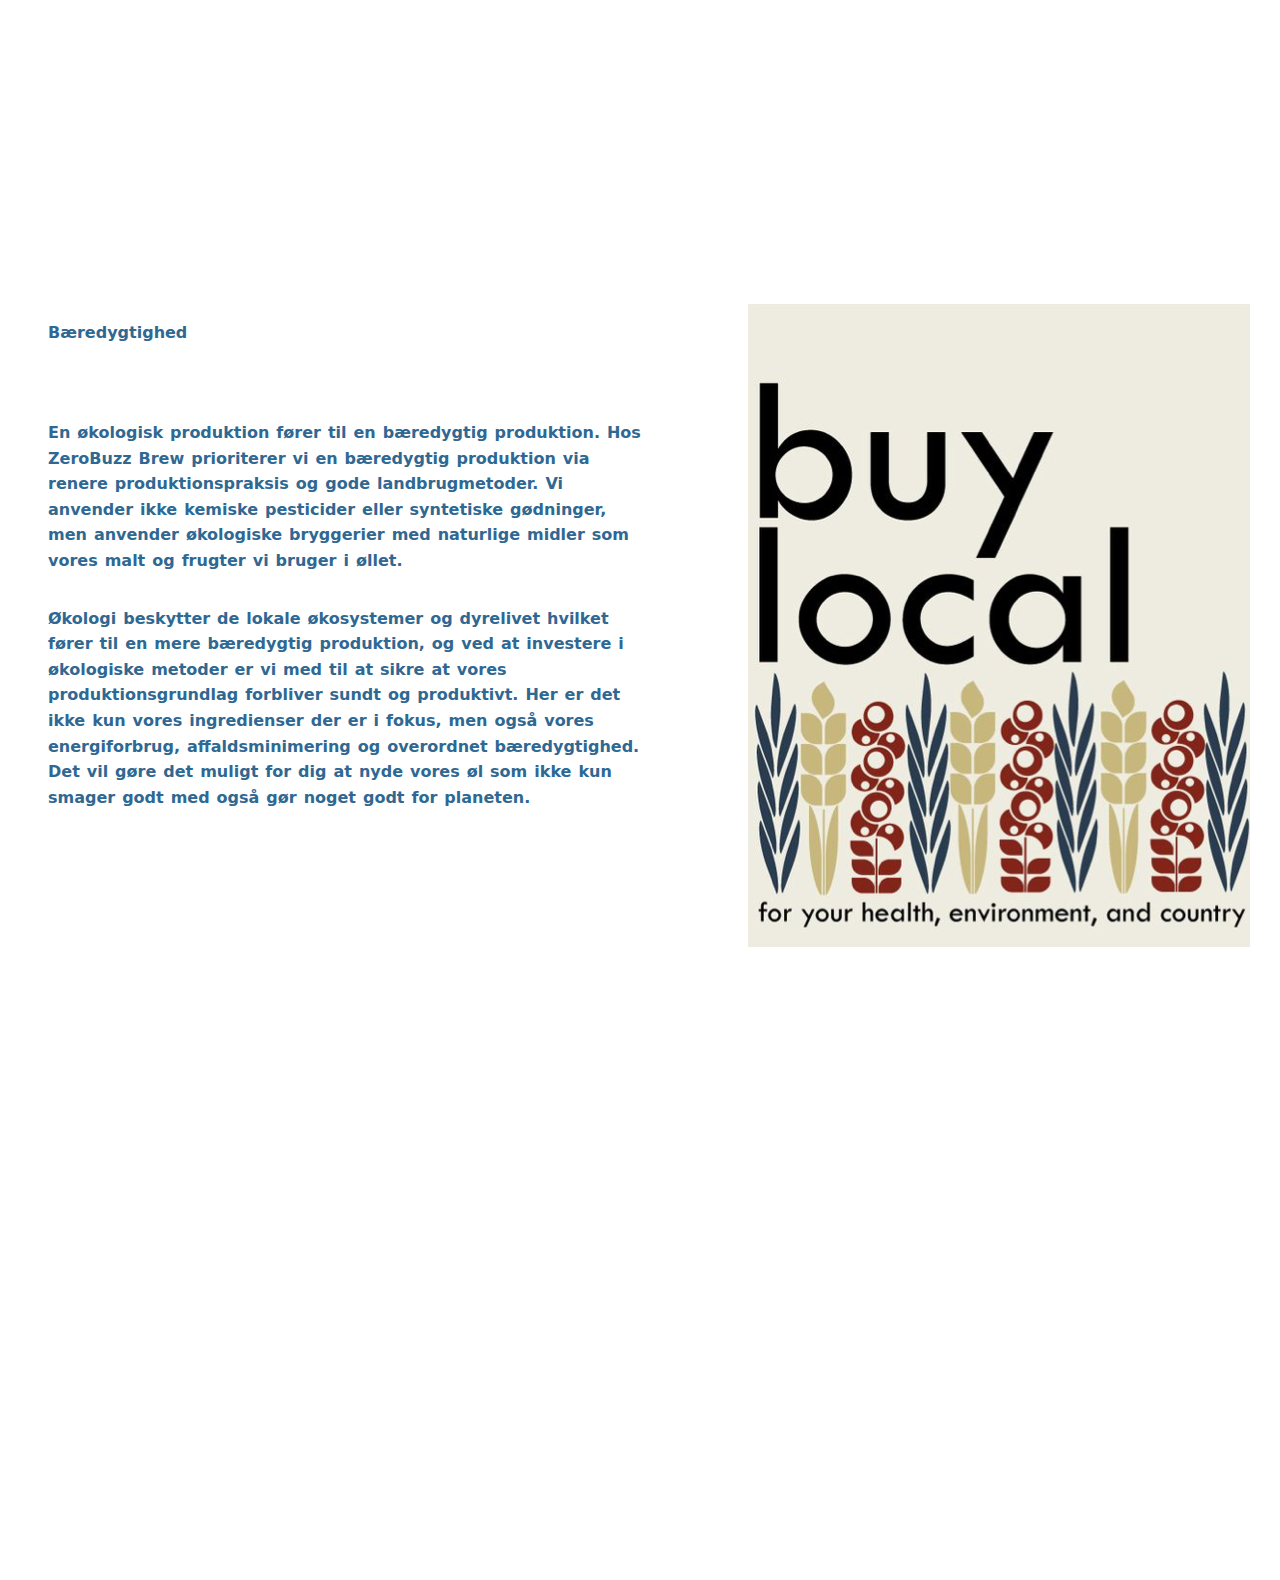
==== baeredygtighed.html @ 681a172f "undersider" ====
<!DOCTYPE html>
<html lang="da">
<head>
    <meta charset="UTF-8">
    <meta name="viewport" content="width=device-width, initial-scale=1.0">
    <title>Document</title>
    <link rel="stylesheet" href="css/style.css">
    <link rel="stylesheet" href="css/baeredygtighed.css">
</head>
<body>

    <!-- Jeg sætter elementerne ind i sectioner og giver dem en class, for at kunne flytte rundt på dem med display grid -->
    <!-- Her er overskriften -->
    <section class="container">
        <article class="item item-1">
            <figure class="content">
                <p>Bæredygtighed</p>
            </figure>
        </article>
        <!-- Her er brødteksten -->
        <section class="container">
            <article class="item item-2">
                <figure class="content">
                    <p>En økologisk produktion fører til en bæredygtig produktion. Hos ZeroBuzz Brew prioriterer vi en bæredygtig produktion via renere produktionspraksis og gode landbrugmetoder. Vi anvender ikke kemiske pesticider eller syntetiske gødninger, men anvender økologiske bryggerier med naturlige midler som vores malt og frugter vi bruger i øllet.</p>
                    <p>Økologi beskytter de lokale økosystemer og dyrelivet hvilket fører til en mere bæredygtig produktion, og ved at investere i økologiske metoder er vi med til at sikre at vores produktionsgrundlag forbliver sundt og produktivt. Her er det ikke kun vores ingredienser der er i fokus, men også vores energiforbrug, affaldsminimering og overordnet bæredygtighed. Det vil gøre det muligt for dig at nyde vores øl som ikke kun smager godt med også gør noget godt for planeten.</p>
                </figure>
            </article>
            <!-- Her er billedet -->
            <section class="container">
                <article class="item item-3">
                    <figure class="content">
                        <img src="img/buy-local.png" alt="">
                    </figure>
                </article>
</body>
</html>
---- css/style.css ----
/* Her styler jeg header navbar */
header {
    background-color: white;
    display: flex;
    justify-content: space-between;
    align-items: center;
    width: 100%;
    border-bottom: 1px solid #2F6892;
    justify-content: flex-end;
}

.logo {
    width: 70px;
    height: 70px;
    display: flex;
    justify-content: flex-start;

}

header ul li {
    display: inline-block;
    list-style: none;
    margin: 0 30px;
}

header ul li :last-child {
    margin-right: 0;
}

header ul li a {
    text-decoration: none;
    color: #2F6892;
    padding: 22px 0;
    display: inline-block;
    transition: all ease 0.3s;
    font-size: 20px;
    font-family: system-ui, -apple-system, BlinkMacSystemFont, 'Segoe UI', Roboto, Oxygen, Ubuntu, Cantarell, 'Open Sans', 'Helvetica Neue', sans-serif;
}
/* her sætter jeg farve ind når musen går over de enkelte */
header ul li a:hover {
    color: #F6BE67;
}

/* Styling af submenupunkter */

header ul .submenu {
    position: absolute;
    width: 200px;
    background-color: white;
    display: none;
   
    margin-top: -50px;
    opacity: 0;
    z-index: -999;
    transition: all ease 0.5s;
}
/* Hvor dropdown er i forhold til navbar */
header ul li:hover .submenu {
    z-index: 99;
    opacity: 1;
    margin-top: 0;
    display: block;
}

header ul .submenu li {
    margin: 0;
    width: 100%;
}
 /* styling af submenu dropdown */
header ul .submenu li a {
    padding: 15px 20px;
    display: inline-block;
    width: 100%;
}



/* her styler jeg navbar til mobil */


.sidebar {
    position: fixed;
    top: 0;
    right: 0;
    height: 100vh;
    width: 200px;
    z-index: 999;
    background-color: white;
    box-shadow: #F6BE67;
    display: flex;
    flex-direction: column;
    align-items: flex-start;
    justify-content: flex-start;
}

.sidebar li {
    width: 100%;
}

.sidebar a {
    width: 100%;
}

.menu-button {
    display: none;
}

@media(max-width:800px) {
    .hideOnMobile{
        display: none;
    }
    .menu-button {
        display: block;
    }

    .sidebar ul li:hover .submenu {
        display: block;
    }
}

@media(max-width: 700px) {
    .sidebar{
        width: 100%;
    }
}





/* Her styler jeg forsiden med grid */

body {
    margin: 2em 0 0 0;
    padding: 0;
    line-height: 1.6;
    word-spacing: 1.4px;
    color: #2F6892;
    background-color: var(--clr-light);
    font-family: system-ui, -apple-system, BlinkMacSystemFont, 'Segoe UI', Roboto, Oxygen, Ubuntu, Cantarell, 'Open Sans', 'Helvetica Neue', sans-serif;
 }

 .container-forside {
    display: grid;
    grid-template-rows: repeat(30,100px);
    grid-template-columns: repeat(30,100px);
    width: 100%;
    margin: 0 auto;
    border: 10px solid var(--clr-dark);
 }

 .item {
    padding: 0.5rem;
    background-color: white;
    font-weight: 700;
    color: #2F6892;
    display: grid;
    place-items: center;
 }

 /* her styler jeg afstanden mellem gridelementerne  */
 .content-forside {
    display: grid;
    grid-template-rows: auto auto; 
    justify-items: center; 
}
 /* her styler jeg knappen under billederne */
 .orange-button-forside {
        padding: 10px 65px;
        background-color: #F6BE67;
        color: #2F6892;
        text-align: center;
        text-decoration: none;
        border: none;
        border-radius: 5px;
        cursor: pointer;
        transition: background-color 0.3s;
    }
    /* dette er knappen */
    .orange-button:hover {
        background-color: #F6BE67;
        color: #2F6892;
       
    }
 /* her fjerner jeg understregen i linket */
    .item a {
     text-decoration: none;
    }


/* her styler jeg grid elementerne */
.item.item-1-forside {
    grid-area: 2/1/2/1;
 }

 .item.item-2-forside {
    grid-area: 10/8/10/1;
 }

 .item.item-3-forside {
    grid-area: 2/8/2/8;
 }

 .item.item-4-forside {
    grid-area: 10/8/10/8;
 }

 .item.item-5-forside {
    grid-area: 12/15/12/8;
 }
---- css/baeredygtighed.css ----
body {
    margin: 5em 0 0 0;
    padding: 0;
    line-height: 1.6;
    word-spacing: 1.4px;
    color: #2F6892;
    background-color: var(--clr-light);
 }

 .container {
    display: grid;
    grid-template-rows: repeat(15,100px);
    grid-template-columns: repeat(15,100px);
    width: 100%;
    margin: 0 auto;
    border: 10px solid var(--clr-dark);
 }

 .item {
    padding: 0.5rem;
    background-color: white;
    font-weight: 700;
    color: #2F6892;
    display: grid;
    place-items: center;
 }

 /* her styler jeg afstanden mellem gridelementerne  */
 .content {
    display: grid;
    grid-template-rows: auto auto; 
    justify-items: center; 
}

/* her styler jeg grid elementerne */
.item.item-1 {
    grid-area: 4/3/3/1;
 }

 .item.item-2 {
    grid-area: 4/8/4/1;
 }

 .item.item-3 {
    grid-area: 3/9/8/8;
 }



 /* her styler jeg til mobilskærm */
 @media(max-width:800px) {

    .container {
        display: grid;
        grid-template-rows: repeat(60,50px);
        grid-template-columns: repeat(60,50px);
        width: 100%;
        margin: 0 auto;
        border: 10px solid var(--clr-dark);
        }

        .item.item-1 {
            grid-area: 4/3/3/1;
         }
        
         .item.item-2 {
            grid-area: 5/12/5/1;
         }
        
         .item.item-3 {
            grid-area: 14/1/14/8;
         }
        
     }
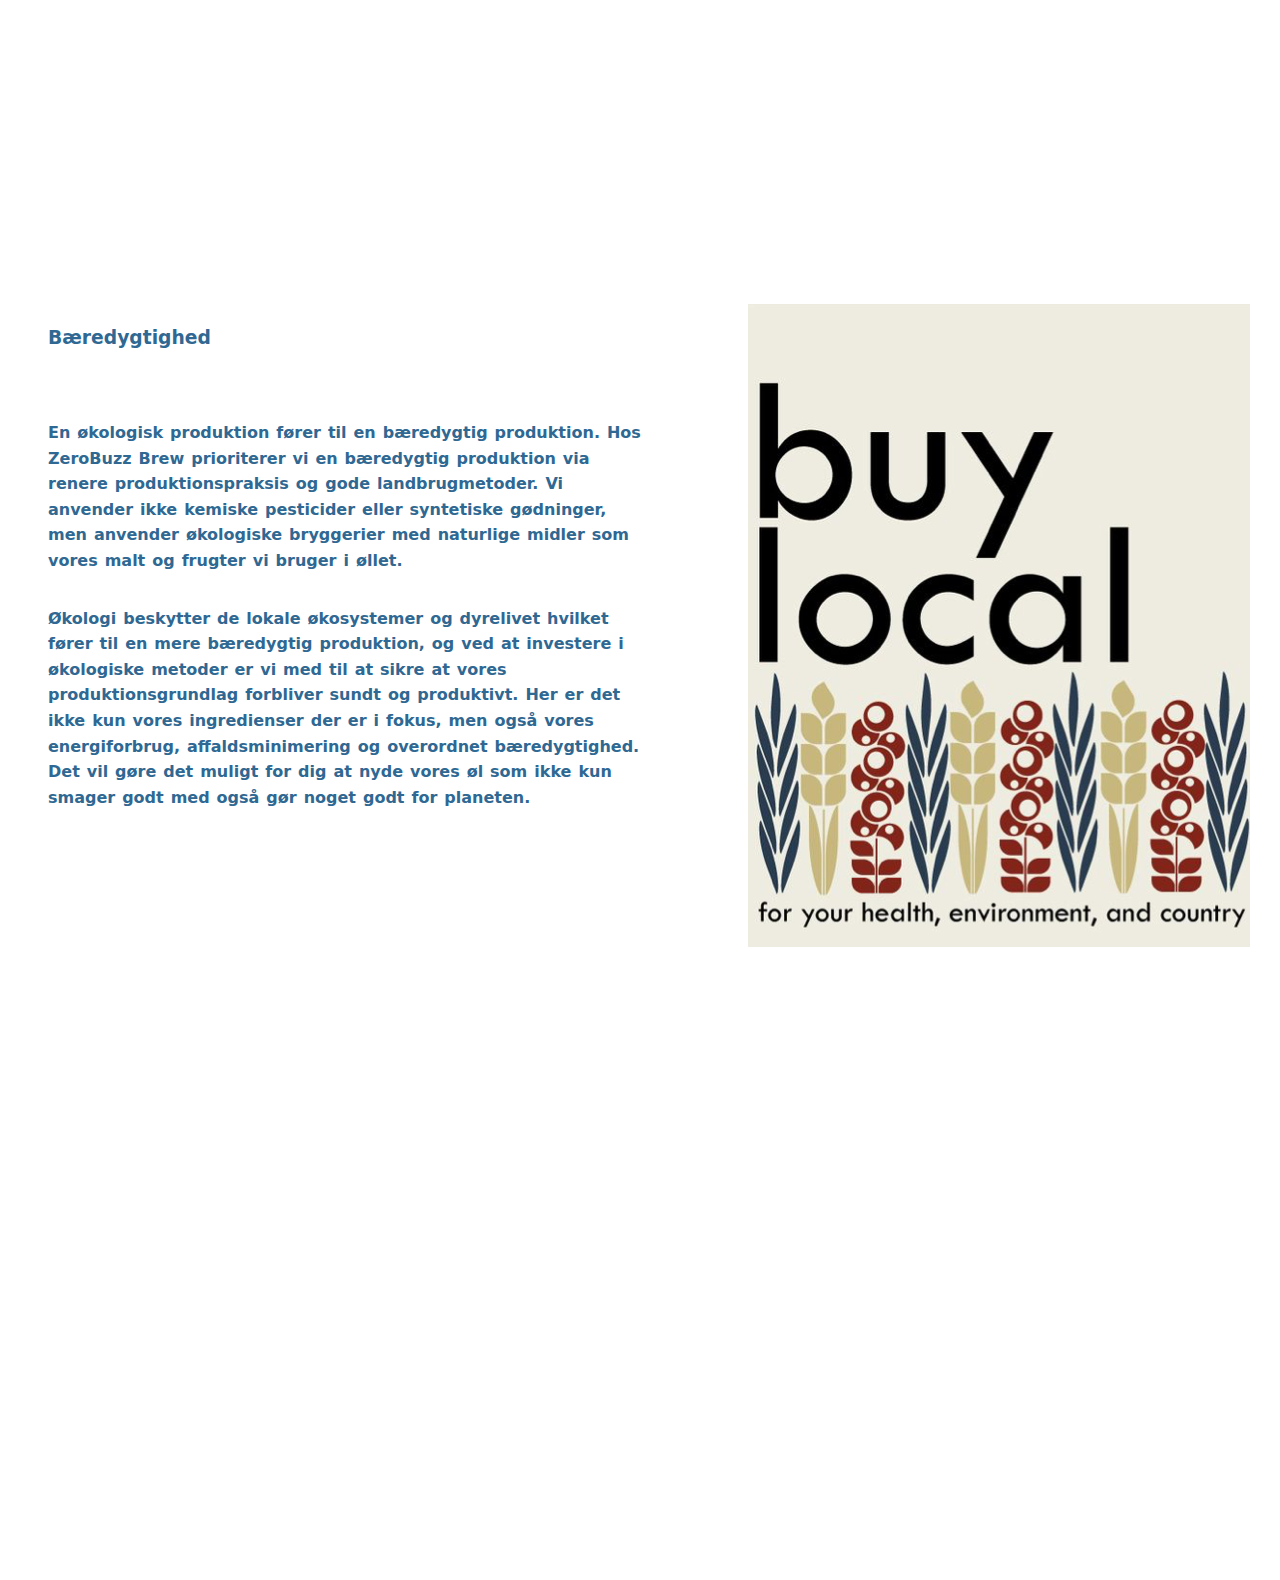
==== commit 9055b3a5: "update med h3, bedre semantiske tags" ====
--- a/baeredygtighed.html
+++ b/baeredygtighed.html
@@ -14,7 +14,7 @@
     <section class="container">
         <article class="item item-1">
             <figure class="content">
-                <p>Bæredygtighed</p>
+                <h3>Bæredygtighed</h3>
             </figure>
         </article>
         <!-- Her er brødteksten -->
--- a/css/style.css
+++ b/css/style.css
@@ -4,59 +4,108 @@
 header {
     background-color: white;
     display: flex;
-    justify-content: space-between;
     align-items: center;
     width: 100%;
     border-bottom: 1px solid #2F6892;
     justify-content: flex-end;
-}
-
+    position: fixed; 
+    top: 0; 
+    left: 0; 
+    z-index: 1000;
+    height: 120px;
+    padding: 0 20px;
+}
+
+/* størrelsen på navbar */
+main {
+    margin-top: 100px;
+}
+
+/* Her styler jeg placering af logo */
+nav {
+    display: flex; /* Gør nav til flex container */
+    align-items: center; /* Juster elementer vertikalt */
+    width: 100%; /* Fyld den resterende plads */
+}
+
+/* Her styler jeg logoet i navbar */
 .logo {
-    width: 70px;
-    height: 70px;
+    width: 100px;
+    height: 100px;
     display: flex;
     justify-content: flex-start;
-
-}
-
-header ul li {
-    display: inline-block;
+}
+
+
+/* her sætter jeg farve ind når musen går over de enkelte */
+header ul li a:hover {
+    color: #F6BE67;
+}
+
+/* 
+header ul .submenu li {
+    margin: 0;
+    width: 100%;
+}
+ */
+ 
+
+ /* styling af submenu dropdown
+header ul .submenu li a {
+    padding: 20px 20px;
+    display: inline-block;
+    width: 100%;
+}
+ */
+
+ /* Sryling af placering på menupunkterne til venstre */
+nav ul {
+    display: flex; 
     list-style: none;
-    margin: 0 30px;
-}
-
-header ul li :last-child {
-    margin-right: 0;
-}
-
+    margin-left: auto; /* Skub ul til højre */
+    padding: 10px;
+    margin-right: 30px;
+}
+
+/* Menupunkterne styles så de er korrekte i udseende ud fra mock up */
 header ul li a {
     text-decoration: none;
     color: #2F6892;
     padding: 22px 0;
     display: inline-block;
     transition: all ease 0.3s;
-    font-size: 20px;
+    font-size: 18px;
     font-family: system-ui, -apple-system, BlinkMacSystemFont, 'Segoe UI', Roboto, Oxygen, Ubuntu, Cantarell, 'Open Sans', 'Helvetica Neue', sans-serif;
 }
-/* her sætter jeg farve ind når musen går over de enkelte */
-header ul li a:hover {
-    color: #F6BE67;
-}
-
-/* Styling af submenupunkter */
-
+
+/* Styling af submenupunkter, de forsvinder når musen ikke er over og de står rigtigt */
 header ul .submenu {
     position: absolute;
     width: 200px;
     background-color: white;
     display: none;
-   
     margin-top: -50px;
     opacity: 0;
     z-index: -999;
     transition: all ease 0.5s;
 }
-/* Hvor dropdown er i forhold til navbar */
+
+/* Placering af li i submenu, de sidder ude i siden */
+nav ul .submenu li {
+    margin: 0;
+    width: 100%;
+}
+
+/* styling af submenu dropdown mellemrum mellem submenupunkterne */
+nav ul .submenu li a {
+    padding: 10px 10px;
+    display: inline-block;
+    width: 100%;
+    font-size: 18px;
+}
+
+
+/* Dropdown i submenu */
 header ul li:hover .submenu {
     z-index: 99;
     opacity: 1;
@@ -64,22 +113,13 @@
     display: block;
 }
 
-header ul .submenu li {
-    margin: 0;
-    width: 100%;
-}
- /* styling af submenu dropdown */
-header ul .submenu li a {
-    padding: 15px 20px;
-    display: inline-block;
-    width: 100%;
-}
-
+/* Fjerner burgermenu fra stor skærm */
+.menu-button {
+    display: none;
+}
 
 
 /* her styler jeg navbar til mobil */
-
-
 .sidebar {
     position: fixed;
     top: 0;
@@ -103,9 +143,14 @@
     width: 100%;
 }
 
-.menu-button {
-    display: none;
-}
+/* Her styler jeg submenupunkterne til mobilskærm så de ikke er i punktform og placeringen af dem i navbaren på mobilen*/
+header ul li {
+    display: inline-block;
+    list-style: none; /*  Fjerner punktform*/
+    margin: 0px 50px; 
+    padding-top: 20px; /* Giver plads til menupunkterne fra krydset*/
+}
+
 
 @media(max-width:800px) {
     .hideOnMobile{
@@ -118,13 +163,13 @@
     .sidebar ul li:hover .submenu {
         display: block;
     }
-}
-
-@media(max-width: 700px) {
     .sidebar{
         width: 100%;
-    }
-}
+        margin-top: 0;
+        padding: 20px;
+    }
+}
+
 
 
 
@@ -144,7 +189,7 @@
 
  .container-forside {
     display: grid;
-    grid-template-rows: repeat(30,100px);
+    grid-template-rows: repeat(14,100px);
     grid-template-columns: repeat(30,100px);
     width: 100%;
     margin: 0 auto;
@@ -190,7 +235,7 @@
     }
 
 
-/* her styler jeg grid elementerne */
+/* Her styler jeg grid elementerne */
 .item.item-1-forside {
     grid-area: 2/1/2/1;
  }
@@ -211,13 +256,43 @@
     grid-area: 12/15/12/8;
  }
 
-
-
-
-
-
-
-
-
-
-
+/* Her stylee jeg grid elementerne til mobilskærm */
+ @media(max-width:800px) {
+
+    .container-forside {
+        display: grid;
+        grid-template-rows: repeat(20,100px);
+        grid-template-columns: repeat(30,100px);
+        width: 100%;
+        margin: 0 auto;
+        border: 10px solid var(--clr-dark);
+     }
+
+    .item.item-1-forside {
+        grid-area: 2/1/2/1;
+     }
+    
+     .item.item-2-forside {
+        grid-area: 10/8/10/1;
+     }
+    
+     .item.item-3-forside {
+        grid-area: 13/1/13/1;
+     }
+    
+     .item.item-4-forside {
+        grid-area: 21/1/21/1;
+     }
+    
+     .item.item-5-forside {
+        grid-area: 23/1/23/8;
+     }
+ }
+
+
+
+
+
+
+
+
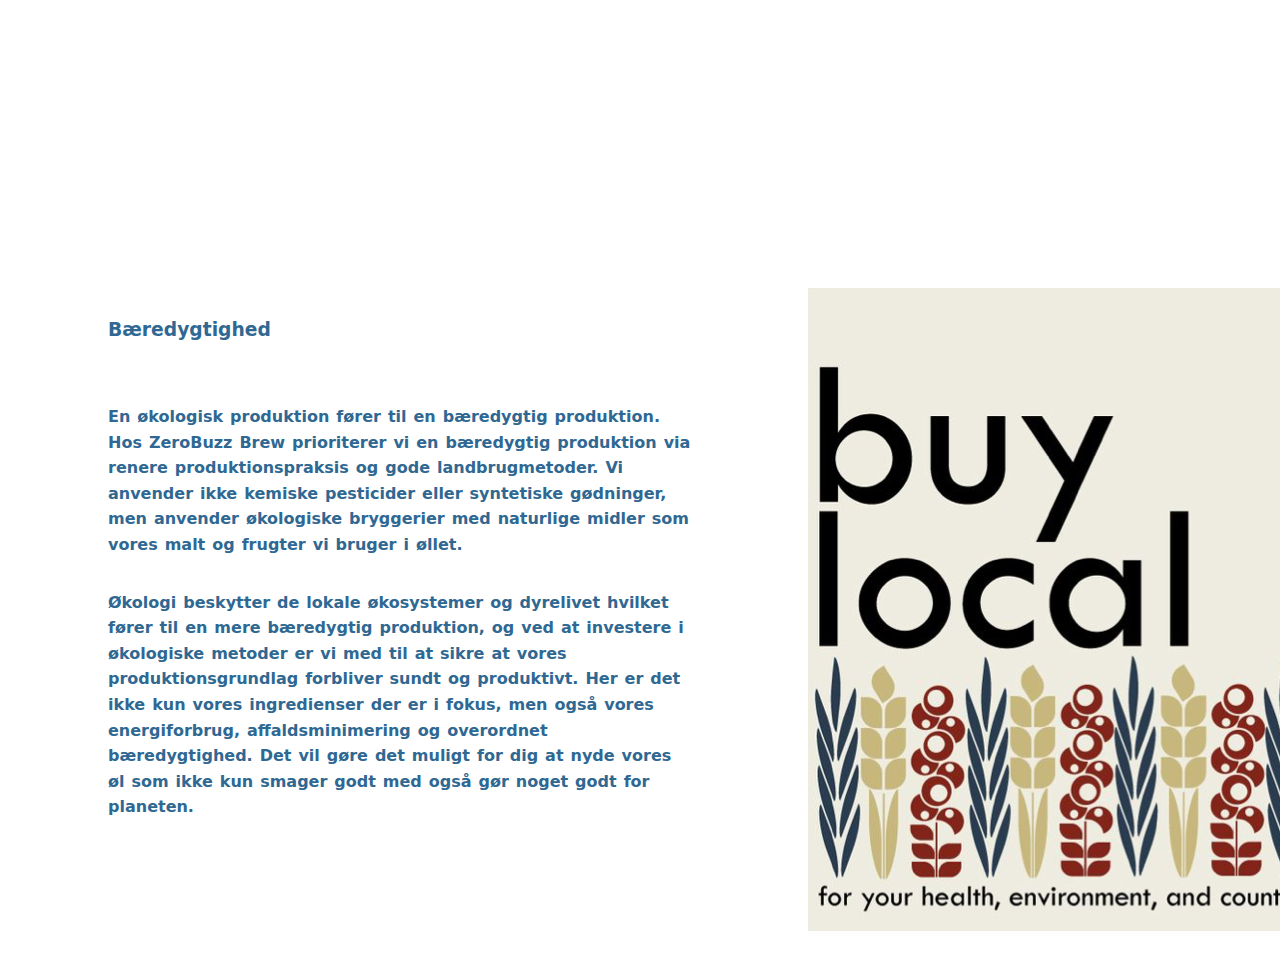
==== commit 538a4954: "ændringer i grid tal" ====
--- a/baeredygtighed.html
+++ b/baeredygtighed.html
@@ -3,7 +3,7 @@
 <head>
     <meta charset="UTF-8">
     <meta name="viewport" content="width=device-width, initial-scale=1.0">
-    <title>Document</title>
+    <title>Baeredygtighed</title>
     <link rel="stylesheet" href="css/style.css">
     <link rel="stylesheet" href="css/baeredygtighed.css">
 </head>
@@ -13,24 +13,18 @@
     <!-- Her er overskriften -->
     <section class="container">
         <article class="item item-1">
-            <figure class="content">
                 <h3>Bæredygtighed</h3>
-            </figure>
         </article>
         <!-- Her er brødteksten -->
         <section class="container">
             <article class="item item-2">
-                <figure class="content">
                     <p>En økologisk produktion fører til en bæredygtig produktion. Hos ZeroBuzz Brew prioriterer vi en bæredygtig produktion via renere produktionspraksis og gode landbrugmetoder. Vi anvender ikke kemiske pesticider eller syntetiske gødninger, men anvender økologiske bryggerier med naturlige midler som vores malt og frugter vi bruger i øllet.</p>
                     <p>Økologi beskytter de lokale økosystemer og dyrelivet hvilket fører til en mere bæredygtig produktion, og ved at investere i økologiske metoder er vi med til at sikre at vores produktionsgrundlag forbliver sundt og produktivt. Her er det ikke kun vores ingredienser der er i fokus, men også vores energiforbrug, affaldsminimering og overordnet bæredygtighed. Det vil gøre det muligt for dig at nyde vores øl som ikke kun smager godt med også gør noget godt for planeten.</p>
-                </figure>
             </article>
             <!-- Her er billedet -->
             <section class="container">
                 <article class="item item-3">
-                    <figure class="content">
                         <img src="img/buy-local.png" alt="">
-                    </figure>
                 </article>
 </body>
 </html>--- a/css/style.css
+++ b/css/style.css
@@ -189,7 +189,7 @@
 
  .container-forside {
     display: grid;
-    grid-template-rows: repeat(14,100px);
+    grid-template-rows: repeat(13,100px);
     grid-template-columns: repeat(30,100px);
     width: 100%;
     margin: 0 auto;
--- a/css/baeredygtighed.css
+++ b/css/baeredygtighed.css
@@ -9,7 +9,7 @@
 
  .container {
     display: grid;
-    grid-template-rows: repeat(15,100px);
+    grid-template-rows: repeat(9,100px);
     grid-template-columns: repeat(15,100px);
     width: 100%;
     margin: 0 auto;
@@ -34,15 +34,15 @@
 
 /* her styler jeg grid elementerne */
 .item.item-1 {
-    grid-area: 4/3/3/1;
+    grid-area: 4/2/3/2;
  }
 
  .item.item-2 {
-    grid-area: 4/8/4/1;
+    grid-area: 4/8/4/2;
  }
 
  .item.item-3 {
-    grid-area: 3/9/8/8;
+    grid-area: 3/9/3/9;
  }
 
 
@@ -52,7 +52,7 @@
 
     .container {
         display: grid;
-        grid-template-rows: repeat(60,50px);
+        grid-template-rows: repeat(26,55px);
         grid-template-columns: repeat(60,50px);
         width: 100%;
         margin: 0 auto;
@@ -60,15 +60,15 @@
         }
 
         .item.item-1 {
-            grid-area: 4/3/3/1;
+            grid-area: 4/3/3/2;
          }
         
          .item.item-2 {
-            grid-area: 5/12/5/1;
+            grid-area: 4/15/4/2;
          }
         
          .item.item-3 {
-            grid-area: 14/1/14/8;
+            grid-area: 12/2/12/9;
          }
         
      }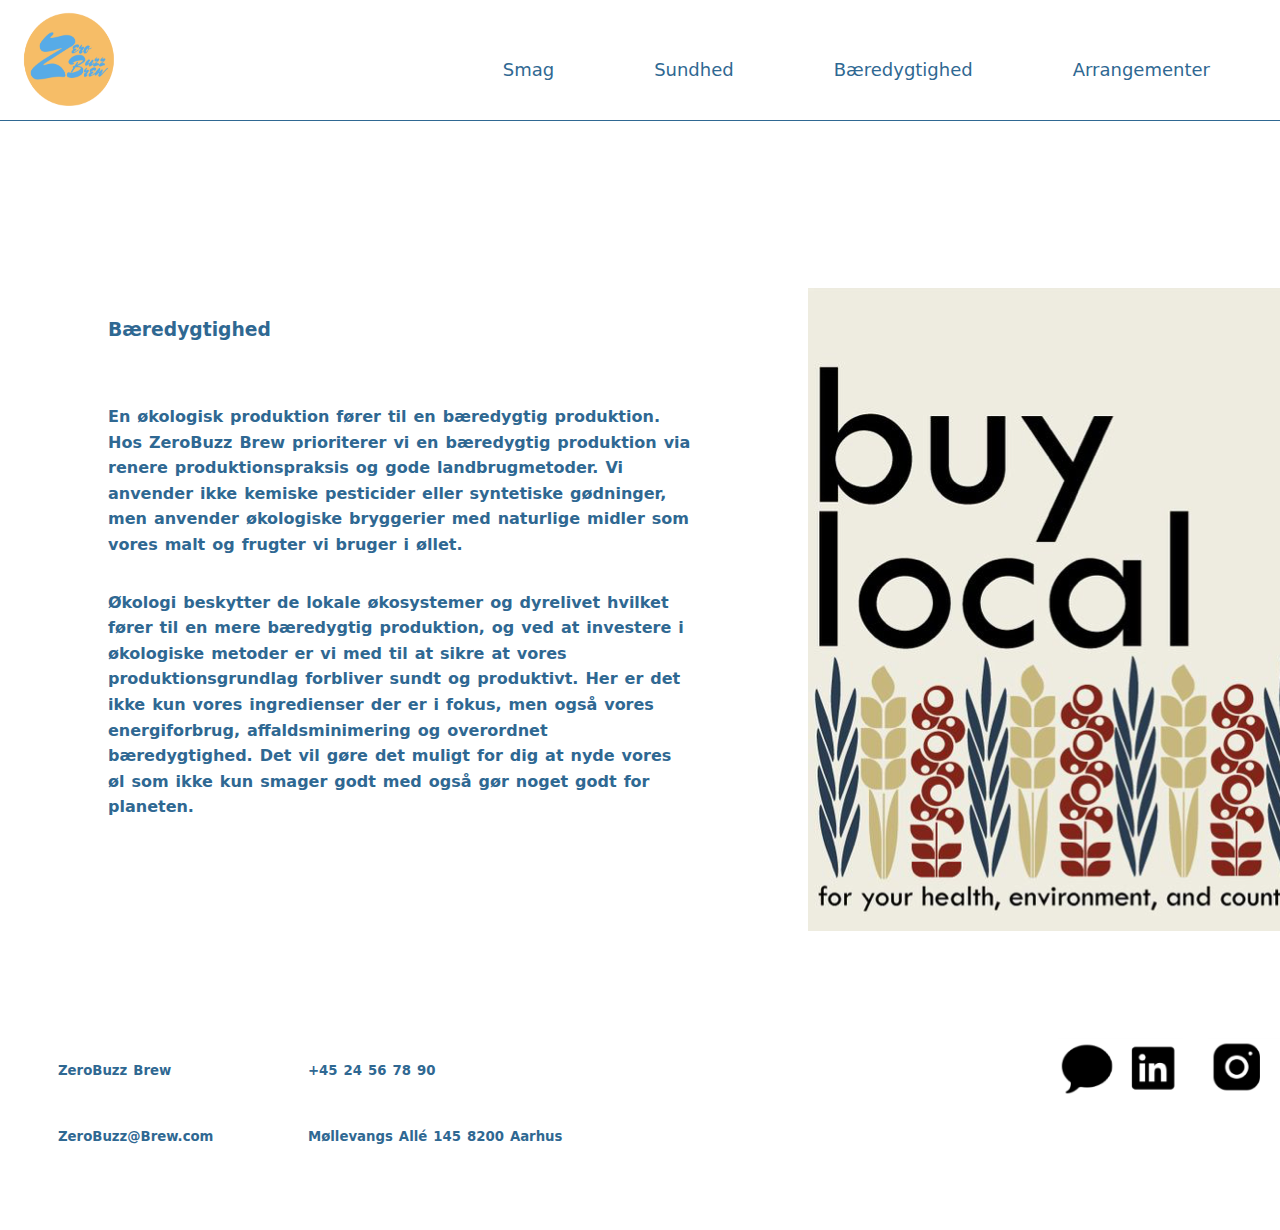
==== commit 887a4c9d: "validator" ====
--- a/baeredygtighed.html
+++ b/baeredygtighed.html
@@ -9,22 +9,130 @@
 </head>
 <body>
 
-    <!-- Jeg sætter elementerne ind i sectioner og giver dem en class, for at kunne flytte rundt på dem med display grid -->
-    <!-- Her er overskriften -->
-    <section class="container">
-        <article class="item item-1">
-                <h3>Bæredygtighed</h3>
+    <!-- Her er min navbar, hvor jeg har brugt semantiske tags for at lave den -->
+    <header>
+        <nav>
+            <a href="index.html"><img class="logo" src="img/logo.png" alt=""></a>
+        <ul>
+            <li class="hideOnMobile"> <a href="smag.html">Smag </a>
+                <ul class="submenu">
+                    <li><a href="smag.html">Varianter</a></li>
+                    <li><a href="#">Hvor kan de købes</a></li>
+                    <li><a href="#">Opskrifter</a></li>
+                </ul>
+           </li>
+            <li class="hideOnMobile"> <a href="sundhed.html">Sundhed</a>
+                <ul class="submenu">
+                    <li><a href="sundhed.html">Indgredienser</a></li>
+                    <li><a href="#">Kcal</a></li>
+                    <li><a href="#">Vitaminer</a></li>
+                    <li><a href="#">Hydreringsegenskaber</a></li>
+                    <li><a href="#">Dagen derpå</a></li>
+                </ul>
+            </li>
+            <li class="hideOnMobile"> <a href="baeredygtighed.html">Bæredygtighed</a>
+                <ul class="submenu">
+                    <li><a href="#">Ansvarlighed</a></li>
+                    <li><a href="#">Lokalt</a></li>
+                    <li><a href="baeredygtighed.html">Produktion</a></li>
+                    <li><a href="#">Emballage</a></li>
+                </ul>
+            </li>
+            <li class="hideOnMobile"> <a href="#">Arrangementer</a>
+                <ul class="submenu">
+                    <li><a href="#">Events</a></li>
+                    <li><a href="#">Sociale medier</a></li>
+                    <li><a href="#">B2B</a></li>
+                    <li><a href="#">Kontakt</a></li>
+                </ul>
+            </li>
+           <li class="menu-button" onclick=showSidebar()><img src="img/burger.svg" height="35" width="35" alt="burgermenu navbar"></li>
+        </ul>
+    </nav>
+    
+
+
+<!-- Her er navbar til mobil -->
+    <ul class="sidebar">
+        <li onclick=hideSidebar()><img src="img/cross.svg" height="35" width="35" alt="luk burgermenu"></li>
+        <li> <a href="#">Smag </a>
+            <ul class="submenu">
+                <li><a href="smag.html">Varianter</a></li>
+                <li><a href="#">Hvor kan de købes</a></li>
+                <li><a href="#">Opskrifter</a></li>
+            </ul>
+       </li>
+        <li> <a href="#">Sundhed</a>
+            <ul class="submenu">
+                <li><a href="sundhed.html">Ingredienser</a></li>
+                <li><a href="#">Kcal</a></li>
+                <li><a href="#">Vitaminer</a></li>
+                <li><a href="#">Hydreringsegenskaber</a></li>
+                <li><a href="#">Dagen derpå</a></li>
+            </ul>
+        </li>
+        <li> <a href="#">Bæredygtighed</a>
+            <ul class="submenu">
+                <li><a href="#">Ansvarlighed</a></li>
+                <li><a href="#">Lokalt</a></li>
+                <li><a href="baeredygtighed.html">Produktion</a></li>
+                <li><a href="#">Emballage</a></li>
+            </ul>
+        </li>
+        <li> <a href="#">Arrangementer</a>
+            <ul class="submenu">
+                <li><a href="#">Events</a></li>
+                <li><a href="#">Sociale medier</a></li>
+                <li><a href="#">B2B</a></li>
+                <li><a href="#">Kontakt</a></li>
+            </ul>
+        </li>
+    </ul>
+    </header>
+
+
+<!-- Jeg sætter elementerne ind i sectioner og giver dem en class, for at kunne flytte rundt på dem med display grid -->
+<!-- Her er overskriften -->
+<section class="container">
+    <article class="item item-1">
+        <h3>Bæredygtighed</h3>
+    </article>
+
+    <!-- Her er brødteksten -->
+    <article class="item item-2">
+        <p>En økologisk produktion fører til en bæredygtig produktion. Hos ZeroBuzz Brew prioriterer vi en bæredygtig produktion via renere produktionspraksis og gode landbrugmetoder. Vi anvender ikke kemiske pesticider eller syntetiske gødninger, men anvender økologiske bryggerier med naturlige midler som vores malt og frugter vi bruger i øllet.</p>
+        <p>Økologi beskytter de lokale økosystemer og dyrelivet hvilket fører til en mere bæredygtig produktion, og ved at investere i økologiske metoder er vi med til at sikre at vores produktionsgrundlag forbliver sundt og produktivt. Her er det ikke kun vores ingredienser der er i fokus, men også vores energiforbrug, affaldsminimering og overordnet bæredygtighed. Det vil gøre det muligt for dig at nyde vores øl som ikke kun smager godt med også gør noget godt for planeten.</p>
+    </article>
+
+    <!-- Her er billedet -->
+    <article class="item item-3">
+        <img src="img/buy-local.png" alt="Bæredygtighed">
+    </article>
+</section>
+
+<!-- Her er footer -->
+<footer>
+    <section class="container-footer">
+        <article class="item-footer item-1-footer">
+            <h5>ZeroBuzz Brew</h5>
+            <h5>ZeroBuzz@Brew.com</h5>
         </article>
-        <!-- Her er brødteksten -->
-        <section class="container">
-            <article class="item item-2">
-                    <p>En økologisk produktion fører til en bæredygtig produktion. Hos ZeroBuzz Brew prioriterer vi en bæredygtig produktion via renere produktionspraksis og gode landbrugmetoder. Vi anvender ikke kemiske pesticider eller syntetiske gødninger, men anvender økologiske bryggerier med naturlige midler som vores malt og frugter vi bruger i øllet.</p>
-                    <p>Økologi beskytter de lokale økosystemer og dyrelivet hvilket fører til en mere bæredygtig produktion, og ved at investere i økologiske metoder er vi med til at sikre at vores produktionsgrundlag forbliver sundt og produktivt. Her er det ikke kun vores ingredienser der er i fokus, men også vores energiforbrug, affaldsminimering og overordnet bæredygtighed. Det vil gøre det muligt for dig at nyde vores øl som ikke kun smager godt med også gør noget godt for planeten.</p>
+
+        <article class="item-footer item-2-footer">
+            <h5>+45 24 56 78 90</h5>
+            <h5>Møllevangs Allé 145 8200 Aarhus</h5>
+        </article>
+
+        <article class="item-footer item-3-footer">
+        <img src="img/icons-first.png" height="60" alt="ikoner til medier">
+        </article>
+
+        <article class="item-footer item-4-footer">
+            <img src="img/icons-second.png" height="60" alt="ikoner til medier">
             </article>
-            <!-- Her er billedet -->
-            <section class="container">
-                <article class="item item-3">
-                        <img src="img/buy-local.png" alt="">
-                </article>
+    </section>
+</footer>
+
+
 </body>
 </html>--- a/css/style.css
+++ b/css/style.css
@@ -23,9 +23,9 @@
 
 /* Her styler jeg placering af logo */
 nav {
-    display: flex; /* Gør nav til flex container */
-    align-items: center; /* Juster elementer vertikalt */
-    width: 100%; /* Fyld den resterende plads */
+    display: flex; 
+    align-items: center; 
+    width: 100%; 
 }
 
 /* Her styler jeg logoet i navbar */
@@ -37,28 +37,13 @@
 }
 
 
-/* her sætter jeg farve ind når musen går over de enkelte */
+/* Her sætter jeg farve ind når musen går over de enkelte */
 header ul li a:hover {
     color: #F6BE67;
 }
 
-/* 
-header ul .submenu li {
-    margin: 0;
-    width: 100%;
-}
- */
- 
-
- /* styling af submenu dropdown
-header ul .submenu li a {
-    padding: 20px 20px;
-    display: inline-block;
-    width: 100%;
-}
- */
-
- /* Sryling af placering på menupunkterne til venstre */
+
+ /* Styling af placering på menupunkterne til venstre */
 nav ul {
     display: flex; 
     list-style: none;
@@ -71,7 +56,7 @@
 header ul li a {
     text-decoration: none;
     color: #2F6892;
-    padding: 22px 0;
+    padding: 20px 0;
     display: inline-block;
     transition: all ease 0.3s;
     font-size: 18px;
@@ -119,20 +104,23 @@
 }
 
 
-/* her styler jeg navbar til mobil */
+
+
+/* Her styler jeg navbar til mobil */
+
+/* Denne giver min sidebar den rette styling i forhold til hvordan den skal være på siden, og hvor meget den fylder, denne retter også hvor menupunkterne står */
 .sidebar {
     position: fixed;
     top: 0;
     right: 0;
     height: 100vh;
-    width: 200px;
+    width: 200px; /* Ændret fra 200px for at den ikke er synlig på computerskærm*/
     z-index: 999;
     background-color: white;
-    box-shadow: #F6BE67;
     display: flex;
     flex-direction: column;
-    align-items: flex-start;
-    justify-content: flex-start;
+    /* align-items: flex-start; */
+    /* justify-content: flex-start; */
 }
 
 .sidebar li {
@@ -141,6 +129,7 @@
 
 .sidebar a {
     width: 100%;
+  
 }
 
 /* Her styler jeg submenupunkterne til mobilskærm så de ikke er i punktform og placeringen af dem i navbaren på mobilen*/
@@ -162,14 +151,25 @@
 
     .sidebar ul li:hover .submenu {
         display: block;
+        padding: 0;
+        margin: 0;
     }
     .sidebar{
         width: 100%;
         margin-top: 0;
         padding: 20px;
-    }
-}
-
+        display: none; /* Starter på forside og ikke i burgerbar */
+    }
+}
+
+/* Fjerner submenu fra computerskærm */
+@media(min-width:800px) {
+
+.sidebar {
+    display: none;
+}
+
+}
 
 
 
@@ -256,7 +256,7 @@
     grid-area: 12/15/12/8;
  }
 
-/* Her stylee jeg grid elementerne til mobilskærm */
+/* Her styler jeg grid elementerne til mobilskærm */
  @media(max-width:800px) {
 
     .container-forside {
@@ -290,9 +290,76 @@
  }
 
 
-
-
-
-
-
-
+ /* Her styler jeg footer med grid */
+
+
+
+.container-footer {
+    display: grid;
+    grid-template-rows: repeat(5,50px);
+    grid-template-columns: repeat(30,50px);
+    width: 100%;
+    margin: 0 auto;
+    border: 10px solid var(--clr-dark);
+ }
+
+ /* Sat ind for at fjerne place center, da teksten skal være i venstre side af elementet */
+ .item-footer {
+    padding: 0.5rem;
+    background-color: white;
+    font-weight: 700;
+    color: #2F6892;
+    display: grid;
+ }
+
+ .item-footer.item-1-footer {
+    grid-area: 2/2/2/3;
+    text-align: left;
+ }
+
+ .item-footer.item-2-footer {
+    grid-area: 2/15/2/7;
+ }
+
+ .item-footer.item-3-footer {
+    grid-area: 2/23/2/22;
+ }
+
+ .item-footer.item-4-footer {
+    grid-area: 2/25/2/25;
+ }
+
+
+  /* Her styler jeg footer til mobilskærm med grid */
+
+ @media(max-width:800px) {
+    .container-footer {
+        display: grid;
+        grid-template-rows: repeat(8,20px);
+        grid-template-columns: repeat(30,50px);
+        width: 100%;
+        margin: 0 auto;
+        border: 10px solid var(--clr-dark);
+     }
+
+    
+
+     .item-footer.item-1-footer {
+        grid-area: 2/2/2/3;
+     }
+    
+     .item-footer.item-2-footer {
+        grid-area: 2/12/2/6;
+     }
+    
+     .item-footer.item-3-footer {
+        grid-area: 1/12/1/12;
+     }
+    
+     .item-footer.item-4-footer {
+        grid-area: 5/12/5/12;
+     }
+    
+ }
+
+
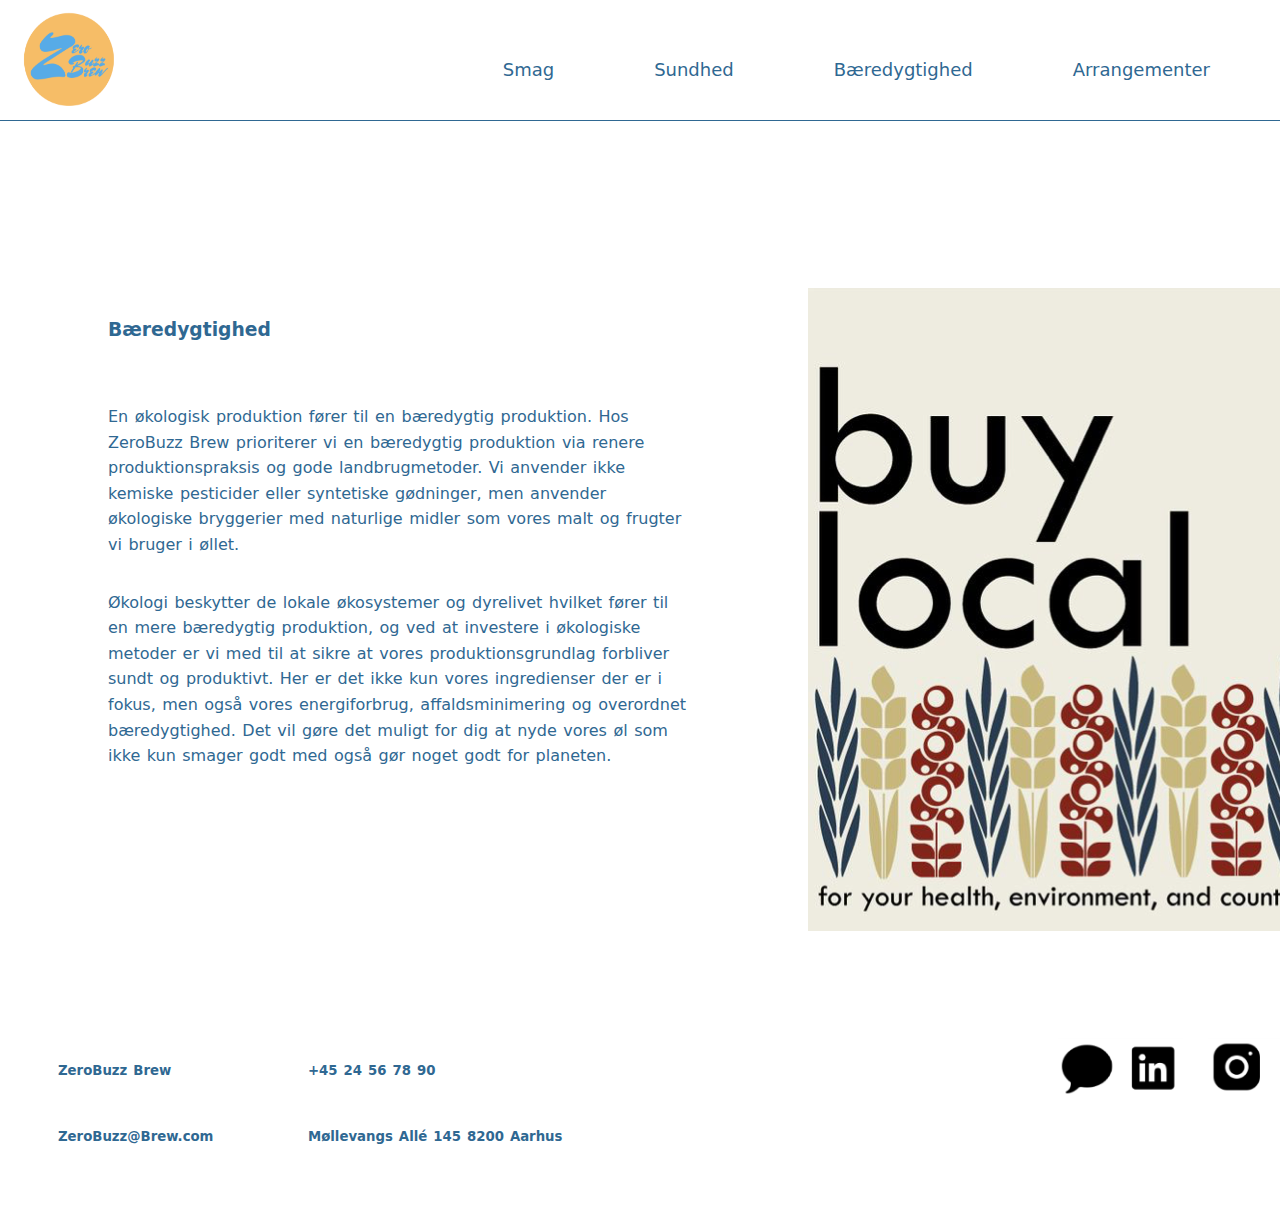
==== commit 26cbe103: "js sat ind i alle html dokumenter" ====
--- a/baeredygtighed.html
+++ b/baeredygtighed.html
@@ -133,6 +133,17 @@
     </section>
 </footer>
 
+<script>
+    function showSidebar(){
+        const sidebar = document.querySelector('.sidebar')
+        sidebar.style.display = 'flex'
+    }
+    function hideSidebar(){
+        const sidebar = document.querySelector('.sidebar')
+        sidebar.style.display = 'none'
+    }
+
+</script>
 
 </body>
 </html>--- a/css/style.css
+++ b/css/style.css
@@ -63,7 +63,7 @@
     font-family: system-ui, -apple-system, BlinkMacSystemFont, 'Segoe UI', Roboto, Oxygen, Ubuntu, Cantarell, 'Open Sans', 'Helvetica Neue', sans-serif;
 }
 
-/* Styling af submenupunkter, de forsvinder når musen ikke er over og de står rigtigt */
+/* Styling af submenupunkter, så de er rigtigt placeret på siden */
 header ul .submenu {
     position: absolute;
     width: 200px;
@@ -114,13 +114,11 @@
     top: 0;
     right: 0;
     height: 100vh;
-    width: 200px; /* Ændret fra 200px for at den ikke er synlig på computerskærm*/
+    width: 200px; 
     z-index: 999;
     background-color: white;
     display: flex;
     flex-direction: column;
-    /* align-items: flex-start; */
-    /* justify-content: flex-start; */
 }
 
 .sidebar li {
@@ -170,9 +168,6 @@
 }
 
 }
-
-
-
 
 
 /* Her styler jeg forsiden med grid */
@@ -187,6 +182,13 @@
     font-family: system-ui, -apple-system, BlinkMacSystemFont, 'Segoe UI', Roboto, Oxygen, Ubuntu, Cantarell, 'Open Sans', 'Helvetica Neue', sans-serif;
  }
 
+ /* Gør at brødteksten ikke er med fed */
+ body p {
+    font-weight: normal;
+
+ }
+
+ /* Styling af display grid */
  .container-forside {
     display: grid;
     grid-template-rows: repeat(13,100px);
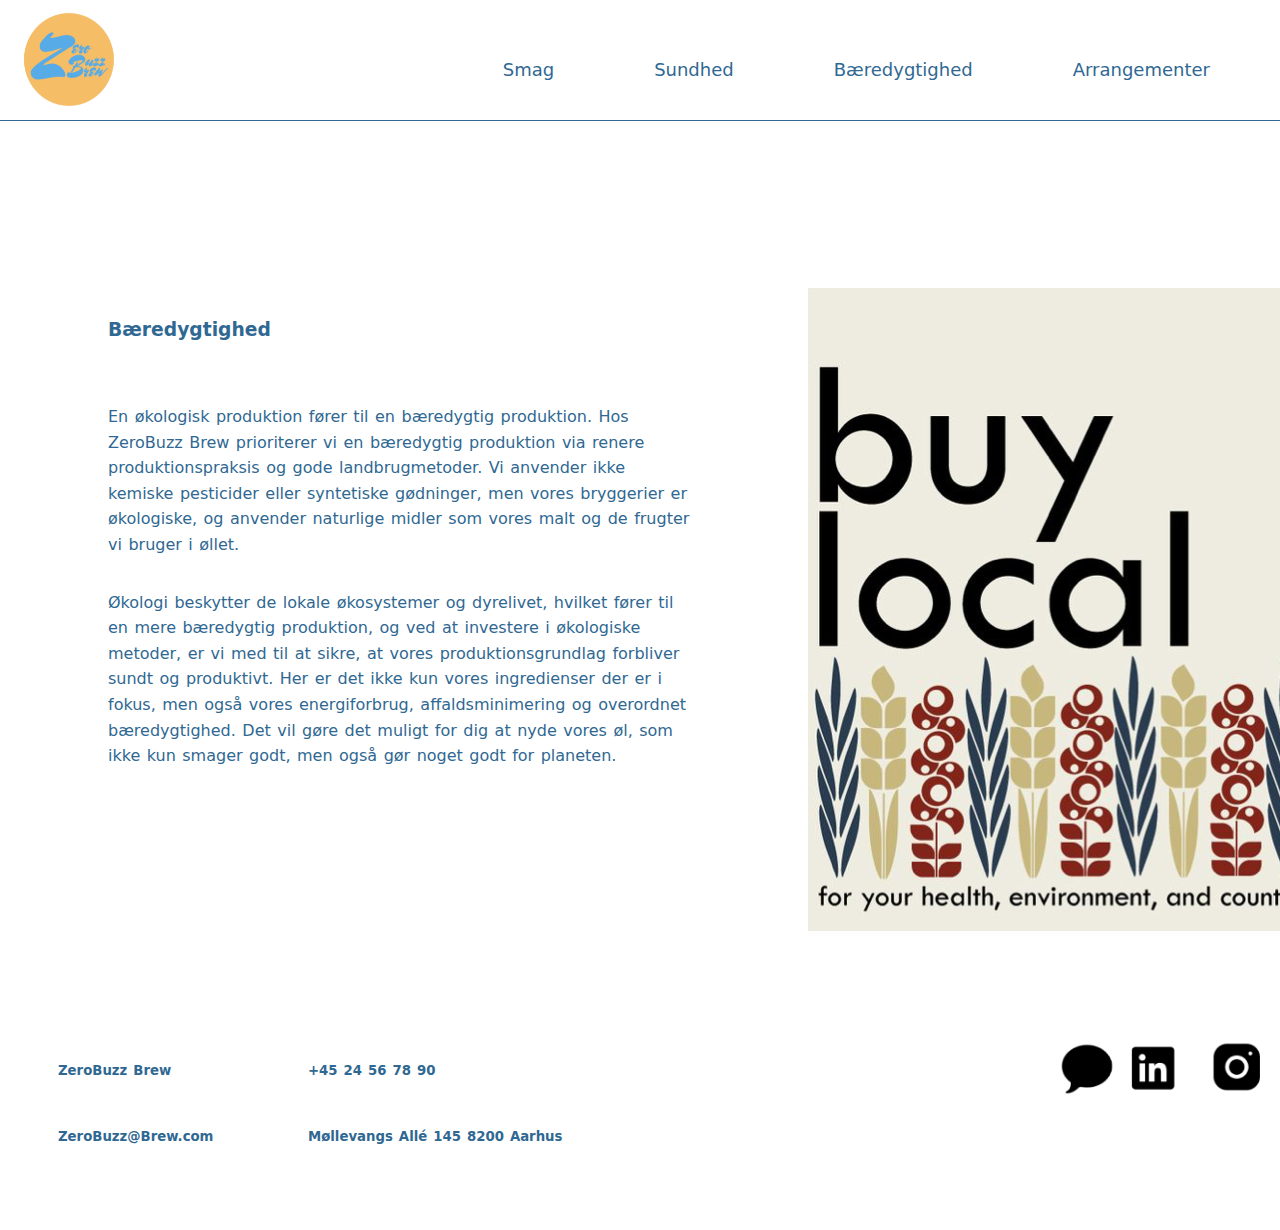
==== commit a4d2b71e: "rettet stavefejl og komma" ====
--- a/baeredygtighed.html
+++ b/baeredygtighed.html
@@ -23,7 +23,7 @@
            </li>
             <li class="hideOnMobile"> <a href="sundhed.html">Sundhed</a>
                 <ul class="submenu">
-                    <li><a href="sundhed.html">Indgredienser</a></li>
+                    <li><a href="sundhed.html">Ingredienser</a></li>
                     <li><a href="#">Kcal</a></li>
                     <li><a href="#">Vitaminer</a></li>
                     <li><a href="#">Hydreringsegenskaber</a></li>
@@ -100,8 +100,8 @@
 
     <!-- Her er brødteksten -->
     <article class="item item-2">
-        <p>En økologisk produktion fører til en bæredygtig produktion. Hos ZeroBuzz Brew prioriterer vi en bæredygtig produktion via renere produktionspraksis og gode landbrugmetoder. Vi anvender ikke kemiske pesticider eller syntetiske gødninger, men anvender økologiske bryggerier med naturlige midler som vores malt og frugter vi bruger i øllet.</p>
-        <p>Økologi beskytter de lokale økosystemer og dyrelivet hvilket fører til en mere bæredygtig produktion, og ved at investere i økologiske metoder er vi med til at sikre at vores produktionsgrundlag forbliver sundt og produktivt. Her er det ikke kun vores ingredienser der er i fokus, men også vores energiforbrug, affaldsminimering og overordnet bæredygtighed. Det vil gøre det muligt for dig at nyde vores øl som ikke kun smager godt med også gør noget godt for planeten.</p>
+        <p>En økologisk produktion fører til en bæredygtig produktion. Hos ZeroBuzz Brew prioriterer vi en bæredygtig produktion via renere produktionspraksis og gode landbrugmetoder. Vi anvender ikke kemiske pesticider eller syntetiske gødninger, men vores bryggerier er økologiske, og anvender naturlige midler som vores malt og de frugter vi bruger i øllet.</p>
+        <p>Økologi beskytter de lokale økosystemer og dyrelivet, hvilket fører til en mere bæredygtig produktion, og ved at investere i økologiske metoder, er vi med til at sikre, at vores produktionsgrundlag forbliver sundt og produktivt. Her er det ikke kun vores ingredienser der er i fokus, men også vores energiforbrug, affaldsminimering og overordnet bæredygtighed. Det vil gøre det muligt for dig at nyde vores øl, som ikke kun smager godt, men også gør noget godt for planeten.</p>
     </article>
 
     <!-- Her er billedet -->
